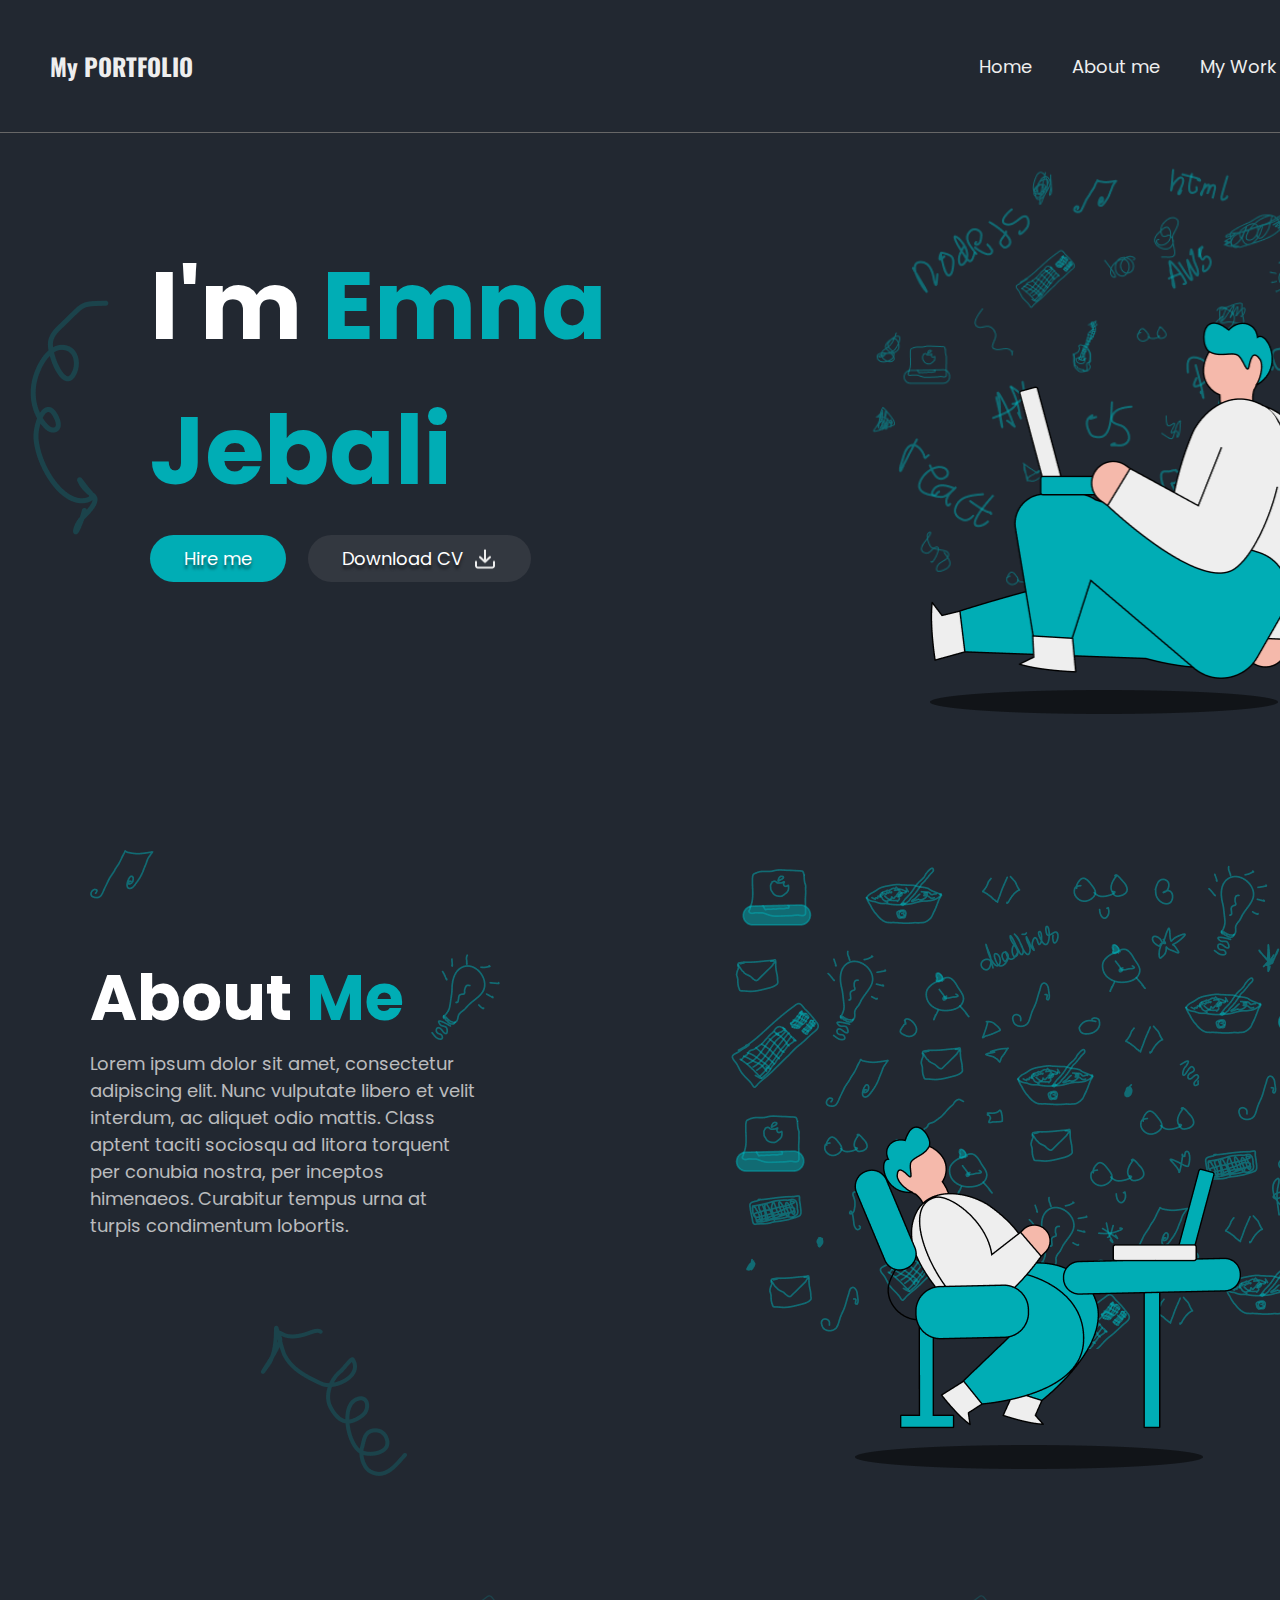
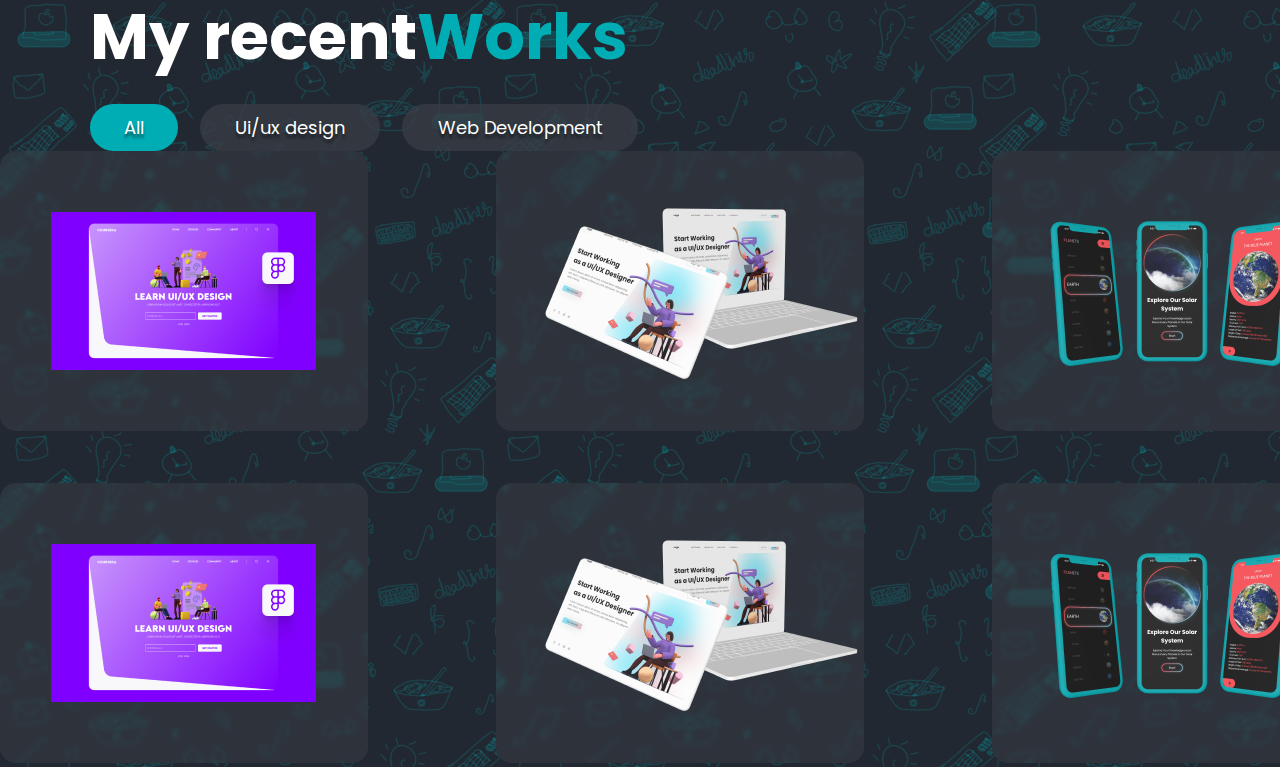
==== My portfolio/index.html @ 1ba4cad0 "add my portfolio project" ====
<!DOCTYPE html>
<html lang="en">
  <head>
    <meta charset="UTF-8" />
    <meta name="viewport" content="width=device-width, initial-scale=1.0" />
    <title>Document</title>
    <link rel="stylesheet" href="style.css" />
    <style>
      @import url("https://fonts.googleapis.com/css2?family=Kanit:ital,wght@0,100;0,200;0,300;0,400;0,500;0,600;0,700;0,800;0,900;1,100;1,200;1,300;1,400;1,500;1,600;1,700;1,800;1,900&family=Oswald:wght@200..700&family=Roboto:ital,wght@0,100;0,300;0,400;0,500;0,700;0,900;1,100;1,300;1,400;1,500;1,700;1,900&family=Rubik:ital,wght@0,300..900;1,300..900&display=swap");
    </style>
    <style>
      @import url("https://fonts.googleapis.com/css2?family=Kanit:ital,wght@0,100;0,200;0,300;0,400;0,500;0,600;0,700;0,800;0,900;1,100;1,200;1,300;1,400;1,500;1,600;1,700;1,800;1,900&family=Oswald:wght@200..700&family=Poppins:ital,wght@0,100;0,200;0,300;0,400;0,500;0,600;0,700;0,800;0,900;1,100;1,200;1,300;1,400;1,500;1,600;1,700;1,800;1,900&family=Roboto:ital,wght@0,100;0,300;0,400;0,500;0,700;0,900;1,100;1,300;1,400;1,500;1,700;1,900&family=Rubik:ital,wght@0,300..900;1,300..900&display=swap");
    </style>
  </head>
  <body>
    <header class="header">
      <p class="my-portfolio">My PORTFOLIO</p>
      <ul class="nav">
        <li>Home</li>
        <li>About me</li>
        <li>My Work</li>
        <li>Contact</li>
      </ul>
    </header>
    <hr class="first-line" width="1438px" size="1" color="#676767" />
    <section class="banner">
      <div class="banner-description">
        <h1 class="h1">
          I'm
          <span class="name">Emna Jebali</span>
        </h1>
        <div class="banner-btns">
          <button class="left-btn">Hire me</button>
          <button class="right-btn">
            Download CV
            <img class="download-icon" src="download-icon.png" alt="" />
          </button>
        </div>
      </div>
      <img class="background-img" src="background-img.png" alt="" />
      <img class="person-img" src="person-img.png" alt="" />
      <img class="shadow-img" src="shadow-img.png" alt="" />
      <img class="arrow-img" src="arrow-img.png" alt="" />
    </section>

    <section class="about-me">
      <div class="about-me-text">
        <h2 class="h2">
          About
          <span class="name">Me</span>
        </h2>
        <p class="about-me-paragraph">
          Lorem ipsum dolor sit amet, consectetur adipiscing elit. Nunc
          vulputate libero et velit interdum, ac aliquet odio mattis. Class
          aptent taciti sociosqu ad litora torquent per conubia nostra, per
          inceptos himenaeos. Curabitur tempus urna at turpis condimentum
          lobortis.
        </p>
      </div>
      <img class="left-img-about-me" src="left-img-about-me.png" alt="" />
      <img class="second-shadow-img" src="shadow-img.png" alt="" />
      <img class="faza-img" src="faza-img.png" alt="" />
      <img class="lamp-img" src="lamp-img.png" alt="" />
      <img class="the-second-arrow" src="the-second-arrow.png" alt="" />
    </section>


    <section class="my-recent-works">
      <h3 class="h3">
       My recent
        <span class="works">Works</span>
      </h3>
      <div class="works-categories">
        <button class="all-works">All</button>
        <button class="ui-ux-works">Ui/ux design</button>
        <button class="dev-works">Web Development</button>
      </div>
      <div class="works-container">
        <div class="Work-card">
          <img class="left-img" src="left-img.png" alt="" />
        </div>
        <div class="Work-card">
          <img class="center-img" src="center-img.png" alt="" />
        </div>
        <div class="Work-card">
          <img class="right-img" src="right-img.png" alt="" />
        </div>
        <div class="Work-card">
          <img class="left-img2" src="left-img2.png" alt="" />
        </div>
        <div class="Work-card">
          <img class="center-img2" src="center-img2.png" alt="" />
        </div>
        <div class="Work-card">
          <img class="right-img2" src="right-img2.png" alt="" />
        </div>
      </div>
    </section>



  </body>
</html>
---- My portfolio/style.css ----
* {
  margin: 0;
  padding: 0;
}

.header {
  display: flex;
  align-items: center;
  justify-content: space-between;
  background-color: #222831;
  color: #eeeeee;
  height: auto;
  width: 1440px;
  height: 132px;
}

.my-portfolio {
  font-family: "Oswald", sans-serif;
  font-weight: 700;
  font-size: 24px;
  padding-left: 50px;
}

.nav {
  display: flex;
  align-items: center;
  justify-content: center;
  gap: 40px;
  font-family: "Poppins", sans-serif;
  font-weight: 400px;
  font-size: 18px;
  list-style: none;
  padding-right: 50px;
}

.download-icon {
  width: 24px;
  height: 24px;
}

.right-btn {
  color: white;
  font-size: 18px;
  width: 223px;
  height: 47px;
  background-color: #393e46bf;
  border: none;
  border-radius: 24px;
  padding-left: 32px;
  padding-right: 32px;
  padding-top: 10px;
  padding-bottom: 10px;
  font-family: "Poppins", sans-serif;
  gap: 10px;
  text-shadow: 0px 4px 3px #00000080;
  display: flex;
  align-items: center;
  justify-content: center;
}

.left-btn {
  font-size: 18px;
  color: white;
  font-family: "Poppins", sans-serif;
  width: 136px;
  height: 47px;
  background-color: #00adb5;
  padding-left: 32px;
  padding-right: 32px;
  padding-top: 10px;
  padding-bottom: 10px;
  border-radius: 24px;
  border: none;
  gap: 10px;
  text-shadow: 0px 4px 3px #00000080;
}

.banner {
  width: 1440px;
  height: 600px;
  background-color: #222831;
  display: flex;
  justify-content: space-between;
}

.h1 {
  font-family: "Poppins", sans-serif;
  color: white;
  font-size: 96px;
  width: 700px;
  height: 192px;
  margin-bottom: 110px;
  margin-top: 100px;
}

.h1 span {
  color: #00adb5;
  font-size: 96px;
}

.background-img {
  margin-right: 80px;
  margin-bottom: 50px;
}

.person-img {
  width: 400px;
  height: 472.65px;
  position: absolute;
  left: 930px;
  top: 300px;
}

.banner-description {
  margin-left: 150px;
}

.banner-btns {
  display: flex;
  align-items: center;
  gap: 22px;
}

.shadow-img {
  position: absolute;
  left: 930px;
  top: 690px;
  width: 348px;
  height: 24px;
}
.arrow-img {
  position: absolute;
  left: 30px;
  top: 300px;
}

.about-me {
  width: 1440px;
  height: 856px;
  background-color: #222831;
}
.about-me-text {
  display: flex;
  justify-content: flex-start;
}
h2 {
  font-family: "Poppins", sans-serif;
  color: white;
  font-size: 64px;
  width: 322px;
  height: 96px;
  margin-left: 90px;
  position: absolute;
  top: 950px;
}
h2 span {
  color: #00adb5;
  font-size: 64px;
}
.about-me-paragraph {
  color: #eeeeeebf;
  font-size: 18px;
  font-family: "Poppins", sans-serif;
  width: 389px;
  height: 189px;
  margin-left: 90px;
  position: absolute;
  top: 1050px;
}
.left-img-about-me {
  position: absolute;
  top: 850px;
  left: 720px;
}
.second-shadow-img {
  position: absolute;
  top: 1445px;
  left: 855px;
}
.faza-img {
  position: absolute;
  top: 850px;
  left: 90px;
}
.lamp-img {
  position: absolute;
  top: 950px;
  left: 425px;
}
.the-second-arrow {
  position: absolute;
  top: 1325px;
  left: 260px;
}
.my-recent-works {

  background-color: #222831;
  background-image: url('./bg.png');
  width: 1440px;
  /* height: 1069px; */
}
h3 {
  font-family: "Poppins", sans-serif;
  color: white;
  font-size: 64px;
  margin-left: 90px;
  display: flex;
}
h3 span {
  color: #00adb5;
  font-size: 64px;
}
.all-works {
  font-size: 18px;
  color: white;
  font-family: "Poppins", sans-serif;
  width: 88px;
  height: 47px;
  background-color: #00adb5;
  padding-left: 32px;
  padding-right: 32px;
  padding-top: 10px;
  padding-bottom: 10px;
  border-radius: 24px;
  border: none;
  gap: 10px;
  text-shadow: 0px 4px 3px #00000080;
}
.ui-ux-works {
  color: white;
  font-size: 18px;
  width: 180px;
  height: 47px;
  background-color: #393e46bf;
  border: none;
  border-radius: 24px;
  padding-left: 32px;
  padding-right: 32px;
  padding-top: 10px;
  padding-bottom: 10px;
  font-family: "Poppins", sans-serif;
  gap: 10px;
  text-shadow: 0px 4px 3px #00000080;
}
.dev-works {
  color: white;
  font-size: 18px;
  width: 236px;
  height: 47px;
  background-color: #393e46bf;
  border: none;
  border-radius: 24px;
  padding-left: 32px;
  padding-right: 32px;
  padding-top: 10px;
  padding-bottom: 10px;
  font-family: "Poppins", sans-serif;
  gap: 10px;
  text-shadow: 0px 4px 3px #00000080;
}
.works-categories {
  display: flex;
  align-items: center;
  gap: 22px;
  margin-left: 90px;
  margin-top: 20px;
}
.works-container {
  display: grid;
  /* grid-template-columns: 1fr 1fr 1fr ; */
  grid-template-columns: repeat(3, 1fr);
  /* grid-template-rows: 300px 200px 500px; */
  gap: 48px;
}

.left-img {
  width: 368px;
  height: 280px;
}
.center-img {
  width: 368px;
  height: 280px;
}
.right-img {
  width: 368px;
  height: 280px;
}
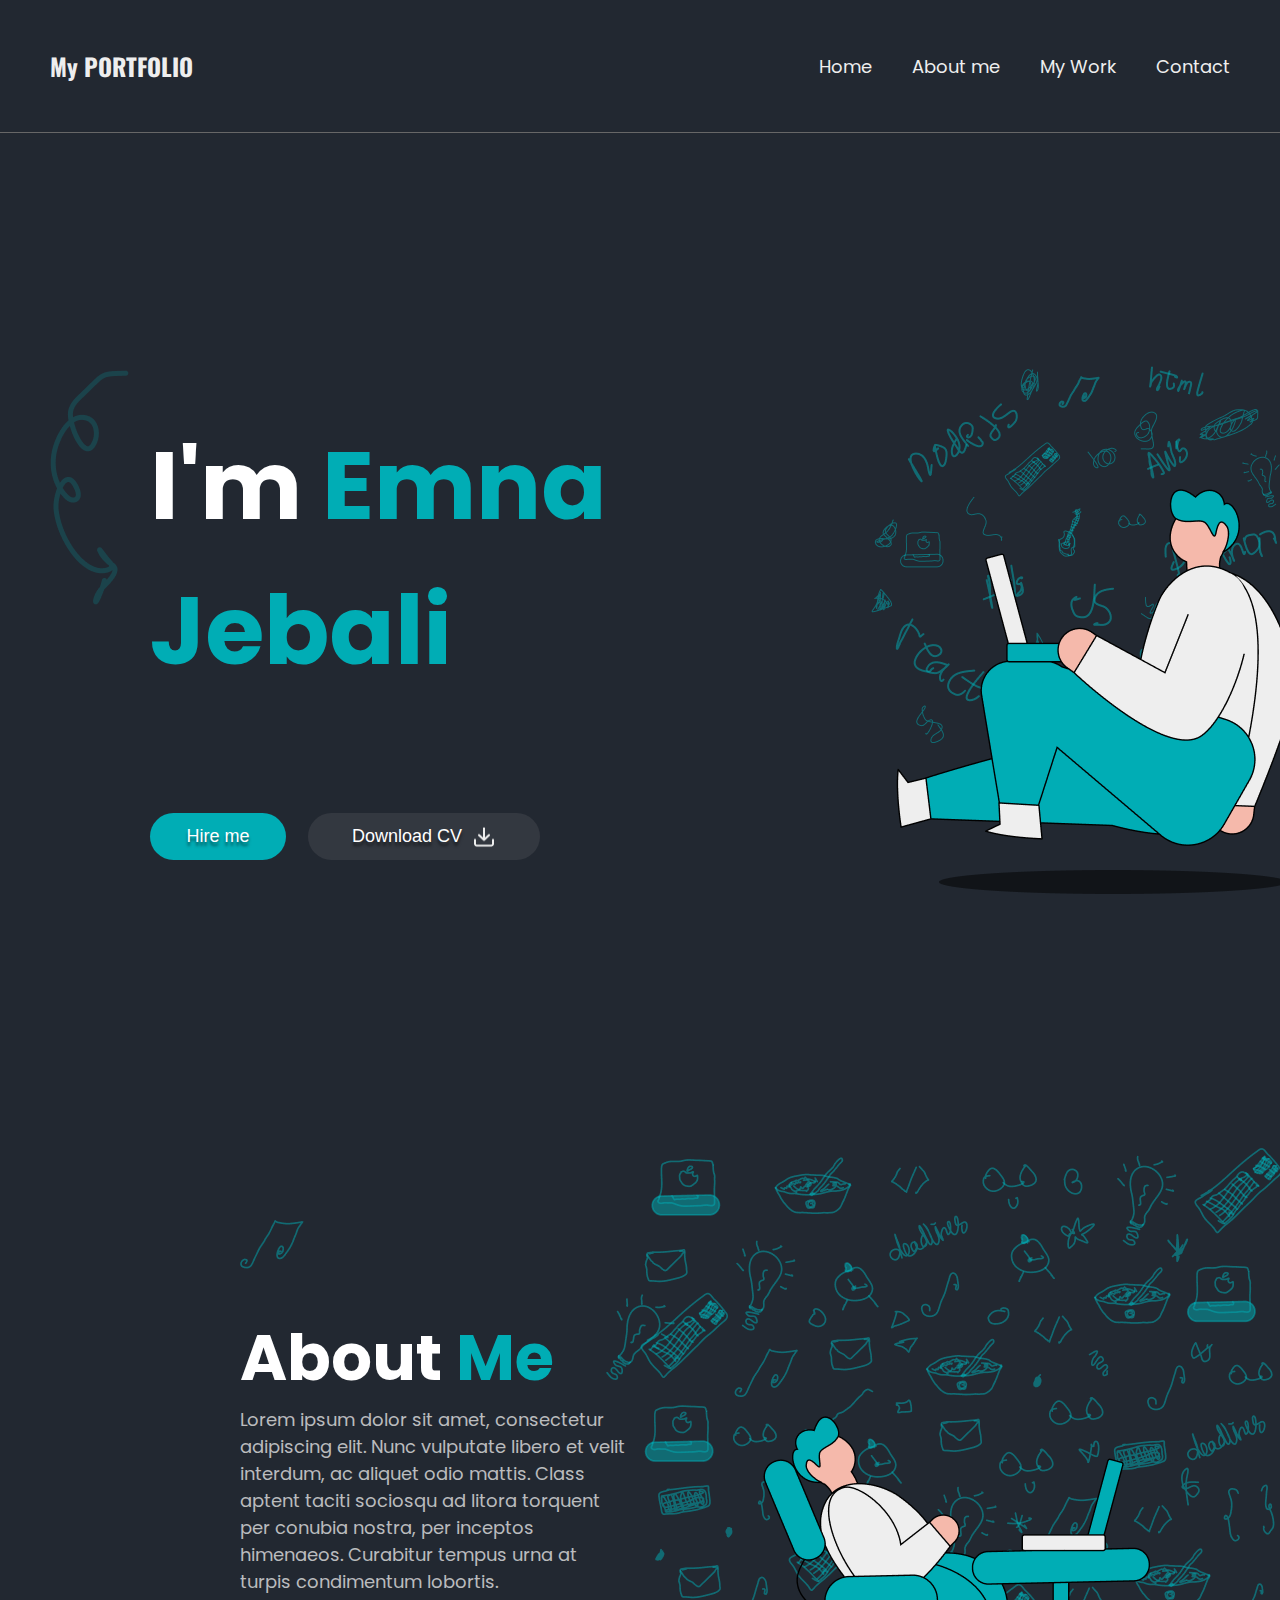
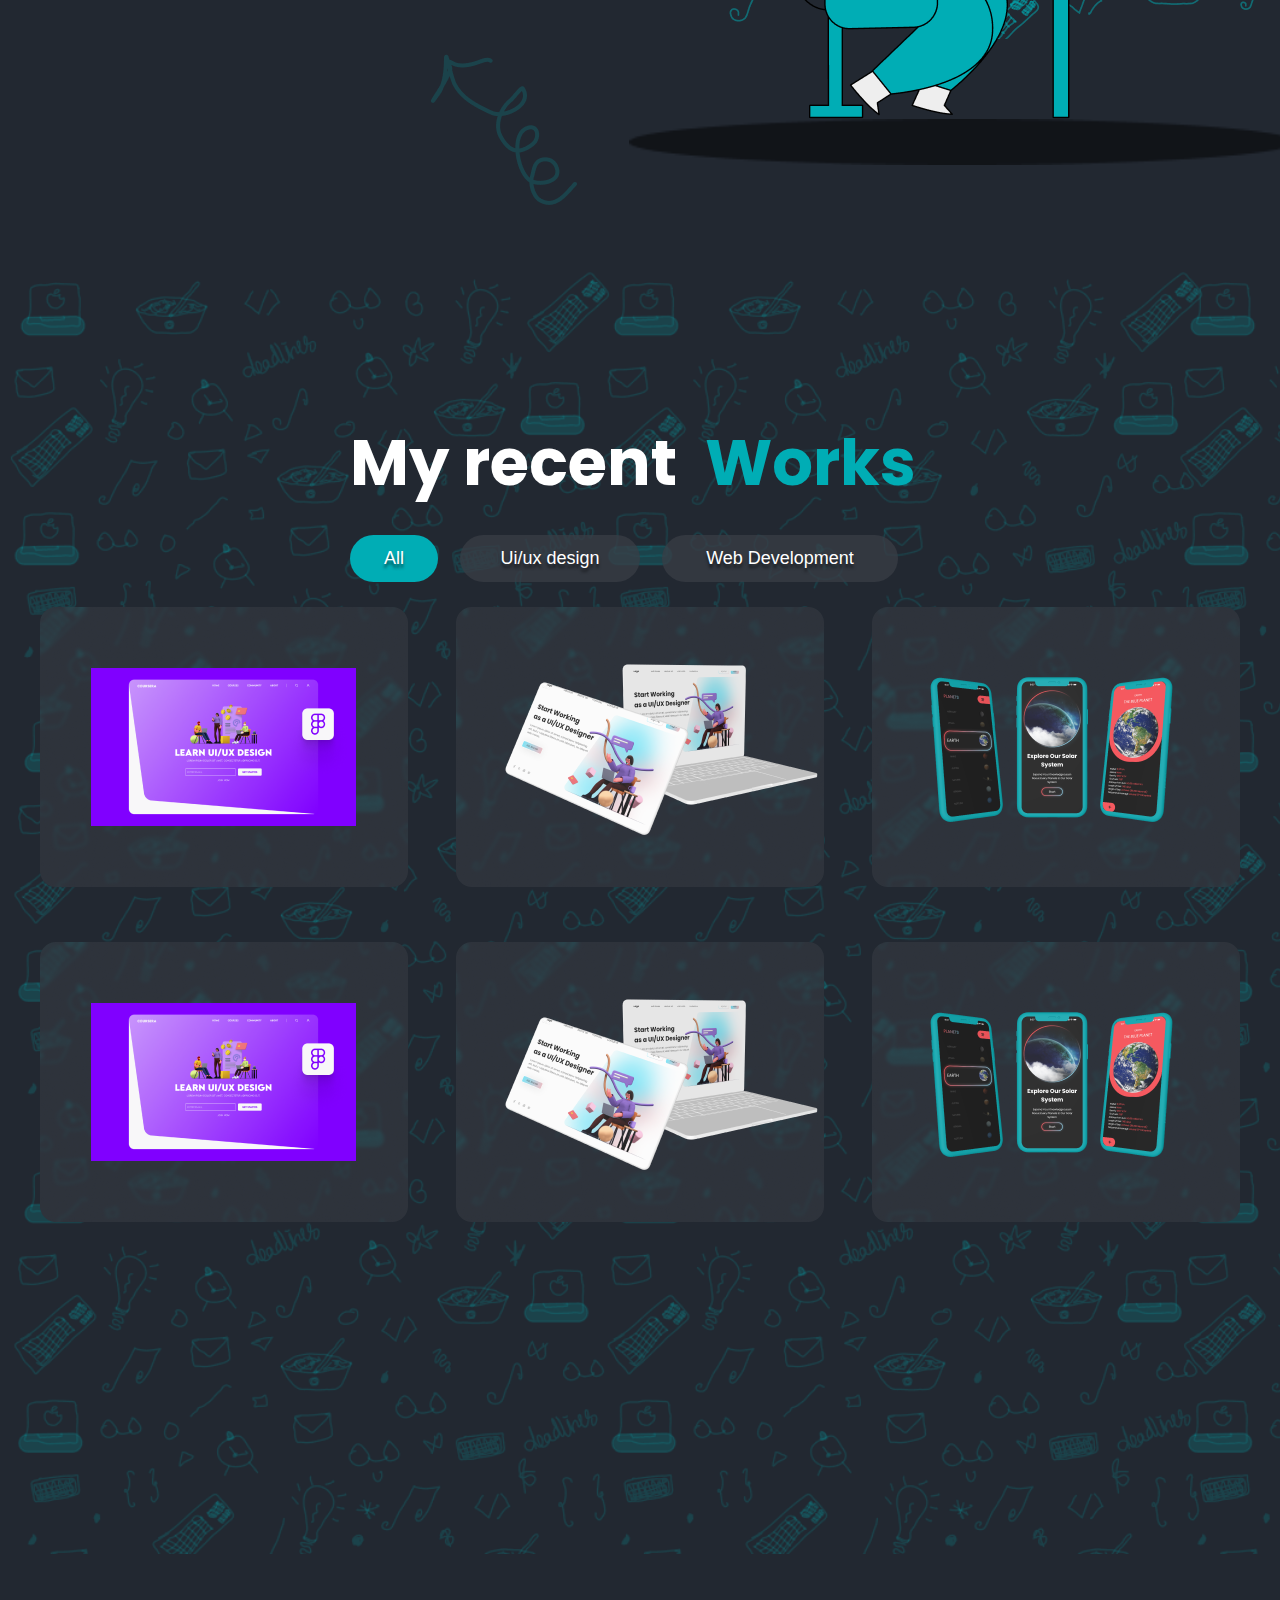
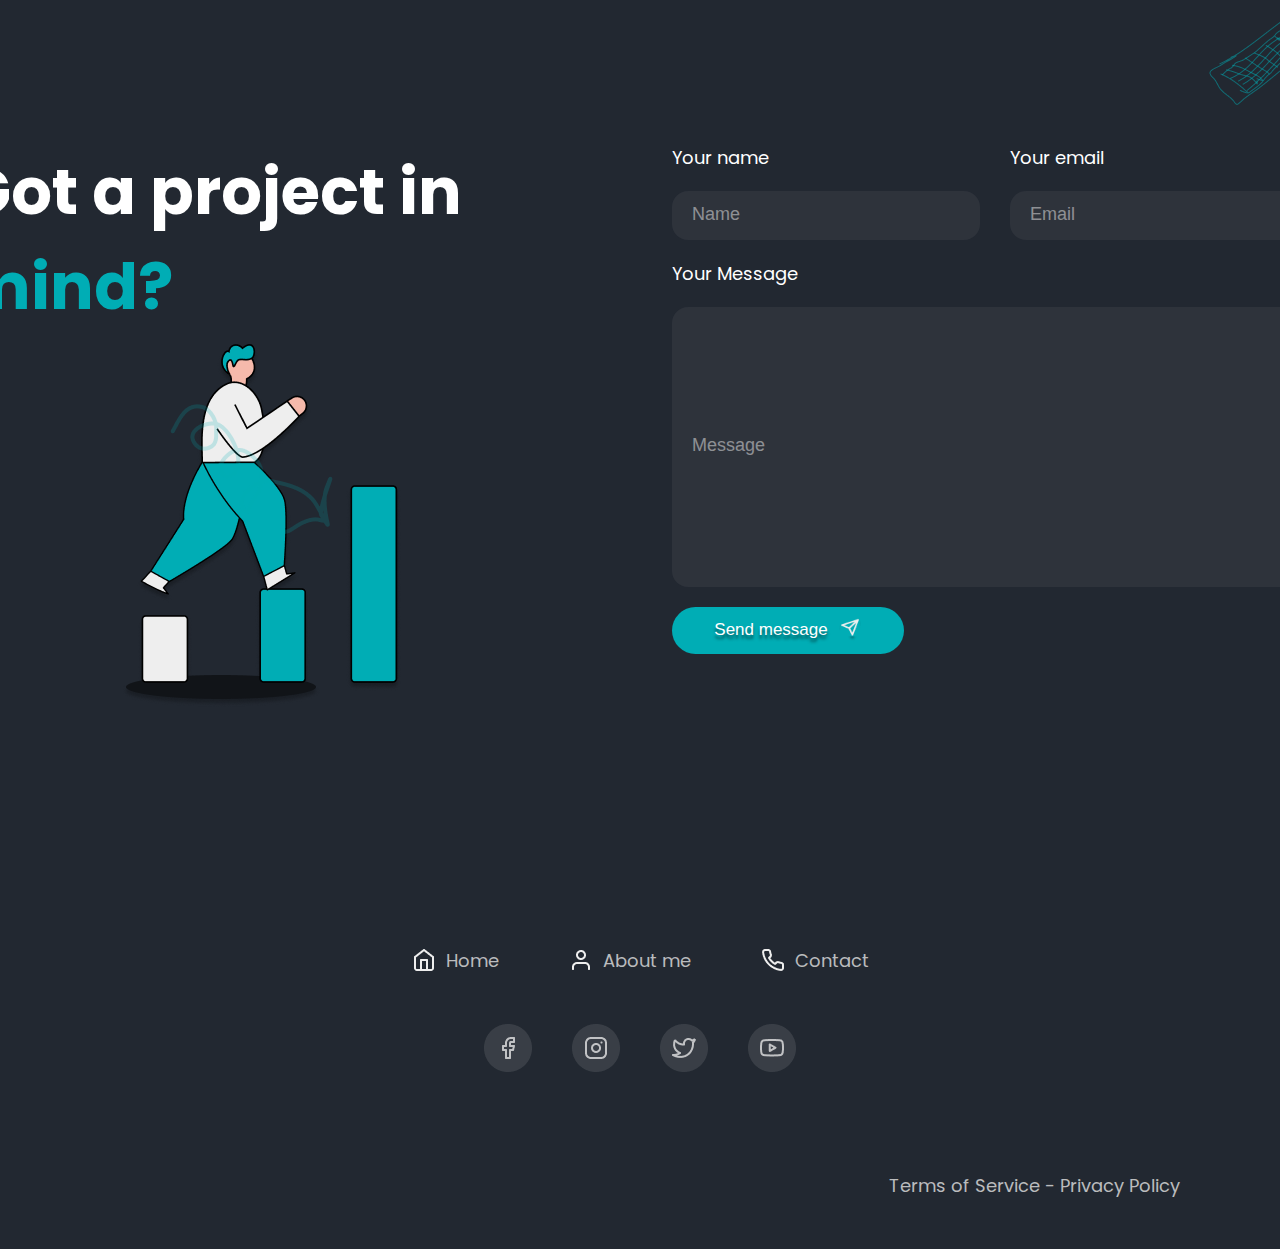
==== commit 2d5a03b2: "working on contact & recent work section" ====
--- a/My portfolio/index.html
+++ b/My portfolio/index.html
@@ -22,7 +22,9 @@
         <li>Contact</li>
       </ul>
     </header>
-    <hr class="first-line" width="1438px" size="1" color="#676767" />
+  
+    <hr class="first-line"  size="1" color="#676767" />
+ 
     <section class="banner">
       <div class="banner-description">
         <h1 class="h1">
@@ -37,17 +39,14 @@
           </button>
         </div>
       </div>
-      <img class="background-img" src="background-img.png" alt="" />
-      <img class="person-img" src="person-img.png" alt="" />
-      <img class="shadow-img" src="shadow-img.png" alt="" />
+      <img class="person1" src="person1.png" alt="" />
       <img class="arrow-img" src="arrow-img.png" alt="" />
     </section>
 
     <section class="about-me">
       <div class="about-me-text">
         <h2 class="h2">
-          About
-          <span class="name">Me</span>
+          About <span class="name">Me</span>
         </h2>
         <p class="about-me-paragraph">
           Lorem ipsum dolor sit amet, consectetur adipiscing elit. Nunc
@@ -57,8 +56,10 @@
           lobortis.
         </p>
       </div>
+    <div class="about-me-img-container">  
       <img class="left-img-about-me" src="left-img-about-me.png" alt="" />
       <img class="second-shadow-img" src="shadow-img.png" alt="" />
+    </div>
       <img class="faza-img" src="faza-img.png" alt="" />
       <img class="lamp-img" src="lamp-img.png" alt="" />
       <img class="the-second-arrow" src="the-second-arrow.png" alt="" />
@@ -66,9 +67,7 @@
 
 
     <section class="my-recent-works">
-      <h3 class="h3">
-       My recent
-        <span class="works">Works</span>
+      <h3 class="h3"> My recent<span class="works">&nbsp; Works </span>
       </h3>
       <div class="works-categories">
         <button class="all-works">All</button>
@@ -98,6 +97,69 @@
     </section>
 
 
+    <section class="Contact-me">
+      <div class="left-section">
+        <h4 class="h4">Got a project in
+          <span class="mind">mind?</span>
+        </h4>
+        <img class="mail-img" src="mail-img.png" alt="" />
+        <img class="keyboard-img" src="keyboard-img.png" alt="" />
+        <img class="person2" src="person2.png" alt="" />
+        <img class="arrow2" src="arrow2-img.png" alt="" />
+      </div>
 
+
+      <form class="form-contact">
+        <div class="input-container">
+          <div class="left-div">
+            <label class="your-name">Your name</label>
+            <input class="input-field-name" type="text" placeholder="Name">
+          </div>
+          <div class="right-div">
+            <label class="your-email">Your email</label>
+            <input class="input-field-email" type="email" placeholder="Email" >
+          </div>
+        </div>
+        <div class="Message">
+        <label class="your-message">Your Message</label>
+        <input class="input-field-text-area" type="text" placeholder="Message" >
+      </div>
+        </div>
+        <button class="send-msg"> 
+          Send message 
+          <img class="send-icon" src="send-icon.png" alt="" />
+        </button>
+      </form>
+    </section>
+    <footer class="footer">
+   
+
+
+        <div class="home-about-me-contact">
+          <div class="link-item">
+            <img class="home-img" src="home.png" alt="" />
+            <span class="home-span">Home</span>
+          </div>   
+            <div class="link-item">
+              <img class="user-img" src="user.png" alt="" />
+              <span class="about-me-span">About me</span>
+            </div>     
+            <div class="link-item">
+              <img class="phone-img" src="phone.png" alt="" />
+              <span class="contact-span">Contact</span>
+            </div>
+        </div>
+
+        <div class="icons">
+          <img class="facebook-icon" src="facebook-icon.png" alt="" />
+          <img class="instagram-icon" src="instagram-icon.png" alt="" />
+          <img class="twitter-icon" src="twitter-icon.png" alt="" />
+          <img class="twitter-icon" src="youtube-icon.png" alt="" />
+        </div>
+    
+      <section class="second-section">
+        <p class="Terms-of-Service-Privacy-Policy">Terms of Service - Privacy Policy</p>
+      </section>
+    </footer>
   </body>
 </html>
--- a/My portfolio/style.css
+++ b/My portfolio/style.css
@@ -1,6 +1,13 @@
 * {
   margin: 0;
   padding: 0;
+  /* border: 1px solid; */
+}
+
+body {
+  display: flex;
+  flex-direction: column;
+  font-family: "Poppins", sans-serif;
 }
 
 .header {
@@ -9,8 +16,6 @@
   justify-content: space-between;
   background-color: #222831;
   color: #eeeeee;
-  height: auto;
-  width: 1440px;
   height: 132px;
 }
 
@@ -26,7 +31,6 @@
   align-items: center;
   justify-content: center;
   gap: 40px;
-  font-family: "Poppins", sans-serif;
   font-weight: 400px;
   font-size: 18px;
   list-style: none;
@@ -41,7 +45,7 @@
 .right-btn {
   color: white;
   font-size: 18px;
-  width: 223px;
+  width: 232px;
   height: 47px;
   background-color: #393e46bf;
   border: none;
@@ -50,7 +54,6 @@
   padding-right: 32px;
   padding-top: 10px;
   padding-bottom: 10px;
-  font-family: "Poppins", sans-serif;
   gap: 10px;
   text-shadow: 0px 4px 3px #00000080;
   display: flex;
@@ -61,7 +64,6 @@
 .left-btn {
   font-size: 18px;
   color: white;
-  font-family: "Poppins", sans-serif;
   width: 136px;
   height: 47px;
   background-color: #00adb5;
@@ -76,19 +78,17 @@
 }
 
 .banner {
-  width: 1440px;
-  height: 600px;
-  background-color: #222831;
-  display: flex;
+  padding: 100px 150px;
+  background-color: #222831;
+  display: flex;
+  align-items: center;
   justify-content: space-between;
 }
 
 .h1 {
-  font-family: "Poppins", sans-serif;
   color: white;
   font-size: 96px;
   width: 700px;
-  height: 192px;
   margin-bottom: 110px;
   margin-top: 100px;
 }
@@ -103,17 +103,11 @@
   margin-bottom: 50px;
 }
 
-.person-img {
-  width: 400px;
-  height: 472.65px;
-  position: absolute;
-  left: 930px;
-  top: 300px;
-}
-
-.banner-description {
-  margin-left: 150px;
-}
+.person1 {
+  margin-top: 100px;
+}
+
+
 
 .banner-btns {
   display: flex;
@@ -130,28 +124,29 @@
 }
 .arrow-img {
   position: absolute;
-  left: 30px;
-  top: 300px;
+  left: 50px;
+  top: 370px;
 }
 
 .about-me {
-  width: 1440px;
-  height: 856px;
+  display: flex;
+  align-items: center;
+  justify-content: space-between;
+  padding: 100px 150px;
+  position: relative;
   background-color: #222831;
 }
 .about-me-text {
   display: flex;
+  flex-direction: column;
   justify-content: flex-start;
 }
 h2 {
-  font-family: "Poppins", sans-serif;
   color: white;
   font-size: 64px;
   width: 322px;
   height: 96px;
   margin-left: 90px;
-  position: absolute;
-  top: 950px;
 }
 h2 span {
   color: #00adb5;
@@ -160,60 +155,57 @@
 .about-me-paragraph {
   color: #eeeeeebf;
   font-size: 18px;
-  font-family: "Poppins", sans-serif;
   width: 389px;
-  height: 189px;
   margin-left: 90px;
-  position: absolute;
-  top: 1050px;
-}
-.left-img-about-me {
-  position: absolute;
-  top: 850px;
-  left: 720px;
-}
-.second-shadow-img {
-  position: absolute;
-  top: 1445px;
-  left: 855px;
-}
+}
+
+.about-me-img-container {
+  display: flex;
+  flex-direction: column;
+}
+
 .faza-img {
   position: absolute;
-  top: 850px;
-  left: 90px;
+  top: 180px;
+  left: 240px;
 }
 .lamp-img {
   position: absolute;
-  top: 950px;
-  left: 425px;
+  top: 250px;
+  left: 600px;
 }
 .the-second-arrow {
   position: absolute;
-  top: 1325px;
-  left: 260px;
+  bottom: 60px;
+  left: 430px;
 }
 .my-recent-works {
-
-  background-color: #222831;
-  background-image: url('./bg.png');
-  width: 1440px;
-  /* height: 1069px; */
-}
+  padding: 150px 350px;
+  background-color: #222831;
+  background-image: url("./bg.png");
+background-repeat: no-repeat;
+background-size: cover;
+  display: flex;
+  flex-direction: column;
+  align-items: center;
+  gap: 25px;
+}
+
 h3 {
-  font-family: "Poppins", sans-serif;
-  color: white;
-  font-size: 64px;
-  margin-left: 90px;
-  display: flex;
-}
+  color: white;
+  font-size: 64px;
+  display: flex;
+  align-self: flex-start;
+}
+
 h3 span {
   color: #00adb5;
   font-size: 64px;
 }
+
 .all-works {
   font-size: 18px;
   color: white;
-  font-family: "Poppins", sans-serif;
   width: 88px;
   height: 47px;
   background-color: #00adb5;
@@ -238,7 +230,6 @@
   padding-right: 32px;
   padding-top: 10px;
   padding-bottom: 10px;
-  font-family: "Poppins", sans-serif;
   gap: 10px;
   text-shadow: 0px 4px 3px #00000080;
 }
@@ -254,16 +245,14 @@
   padding-right: 32px;
   padding-top: 10px;
   padding-bottom: 10px;
-  font-family: "Poppins", sans-serif;
   gap: 10px;
   text-shadow: 0px 4px 3px #00000080;
 }
 .works-categories {
   display: flex;
   align-items: center;
+  align-self: flex-start;
   gap: 22px;
-  margin-left: 90px;
-  margin-top: 20px;
 }
 .works-container {
   display: grid;
@@ -271,17 +260,204 @@
   grid-template-columns: repeat(3, 1fr);
   /* grid-template-rows: 300px 200px 500px; */
   gap: 48px;
-}
-
-.left-img {
-  width: 368px;
+  padding-bottom: 175px;
+}
+.Contact-me {
+  background-color: #222831;
+  display: flex;
+  justify-content: center;
+  gap: 10%;
+  padding: 190px 90px;
+  position: relative;
+}
+.h4 {
+  color: white;
+  font-size: 64px;
+  width: 600px;
+}
+h4 span {
+  color: #00adb5;
+  font-size: 64px;
+}
+.form-contact {
+  display: flex;
+  flex-direction: column;
+  gap: 20px;
+
+}
+.arrow2 {
+  position: absolute;
+  left:170px;
+  top: 450px;
+}
+.left-div {
+  font-size: 18px;
+  height: 96px;
+  display: flex;
+  flex-direction: column;
+  gap: 20px;
+  font-size: 18px;
+}
+
+.left-section{
+  display: flex;
+  flex-direction: column;
+  align-items: center;
+}
+
+.your-name {
+  color: white;
+  font-size: 18px;
+}
+.input-container {
+  display: flex;
+  gap: 30px;
+}
+
+.input-field-name {
+  background-color: #393e4680;
+  border-radius: 16px;
+  border: none;
+  width: 288px;
+  height: 59px;
+  outline: none;
+  padding-left: 20px;
+}
+
+.input-field-name::placeholder {
+  color: #eeeeee80;
+  font-size: 18px;
+}
+
+.input-field-email::placeholder {
+  color: #eeeeee80;
+  font-size: 18px;
+}
+.input-field-text-area::placeholder {
+  color: #eeeeee80;
+  font-size: 18px;
+}
+.right-div {
+  font-size: 18px;
+  height: 96px;
+  display: flex;
+  flex-direction: column;
+  gap: 20px;
+  font-size: 18px;
+}
+.input-field-email {
+  background-color: #393e4680;
+  border-radius: 16px;
+  border: none;
+  width: 288px;
+  height: 59px;
+  outline: none;
+  padding-left: 20px;
+}
+
+.your-email {
+  color: white;
+  font-size: 18px;
+}
+
+.your-message {
+  color: white;
+  font-size: 18px;
+}
+.input-field-text-area {
+  background-color: #393e4680;
+  border-radius: 16px;
+  border: none;
+  width: 620px;
   height: 280px;
-}
-.center-img {
-  width: 368px;
-  height: 280px;
-}
-.right-img {
-  width: 368px;
-  height: 280px;
-}
+  outline: none;
+  padding-left: 20px;
+}
+.send-msg {
+  color: white;
+  font-size: 17px;
+  width: 232px;
+  height: 47px;
+  background-color: #00adb5;
+  border: none;
+  border-radius: 24px;
+  padding-left: 32px;
+  padding-right: 32px;
+  padding-top: 10px;
+  padding-bottom: 10px;
+  gap: 10px;
+  text-shadow: 0px 4px 3px #00000080;
+  display: flex;
+  align-items: center;
+  justify-content: center;
+}
+.send-icon {
+  width: 24px;
+  height: 24px;
+}
+.Message {
+  display: flex;
+  flex-direction: column;
+  gap: 20px;
+  font-size: 18px;
+}
+.input-contaimer {
+  display: flex;
+  align-items: center;
+}
+
+
+.keyboard-img{
+  position: absolute;
+  left: 1200px;
+bottom:700px;
+}
+.mail-img{
+  position: absolute;
+  left: 1700px;
+  top: 700px;
+}
+
+.footer{
+  background-color: #222831;
+  display: flex;
+  align-items: center;
+justify-content: center;
+  position: relative;
+  padding: 50px 100px;
+  flex-direction: column;
+  gap: 50px;
+}
+.home-about-me-contact{
+  display: flex;
+  align-items: center;
+  gap: 70px;
+  color:#EEEEEEBF;
+  font-size: 18px;
+}
+.icons{
+  display: flex;
+  align-items: center;
+  gap: 40px;
+}
+.Terms-of-Service-Privacy-Policy{
+color: #EEEEEEBF;
+font-size: 18px;
+margin-top: 50px;
+
+}
+.second-section{
+align-self: flex-end;
+
+}
+
+.keyboard-img{
+  position: absolute;
+  top: 40px;
+}
+
+.link-item {
+  display: flex;
+  align-items: center;
+  gap: 10px;
+}